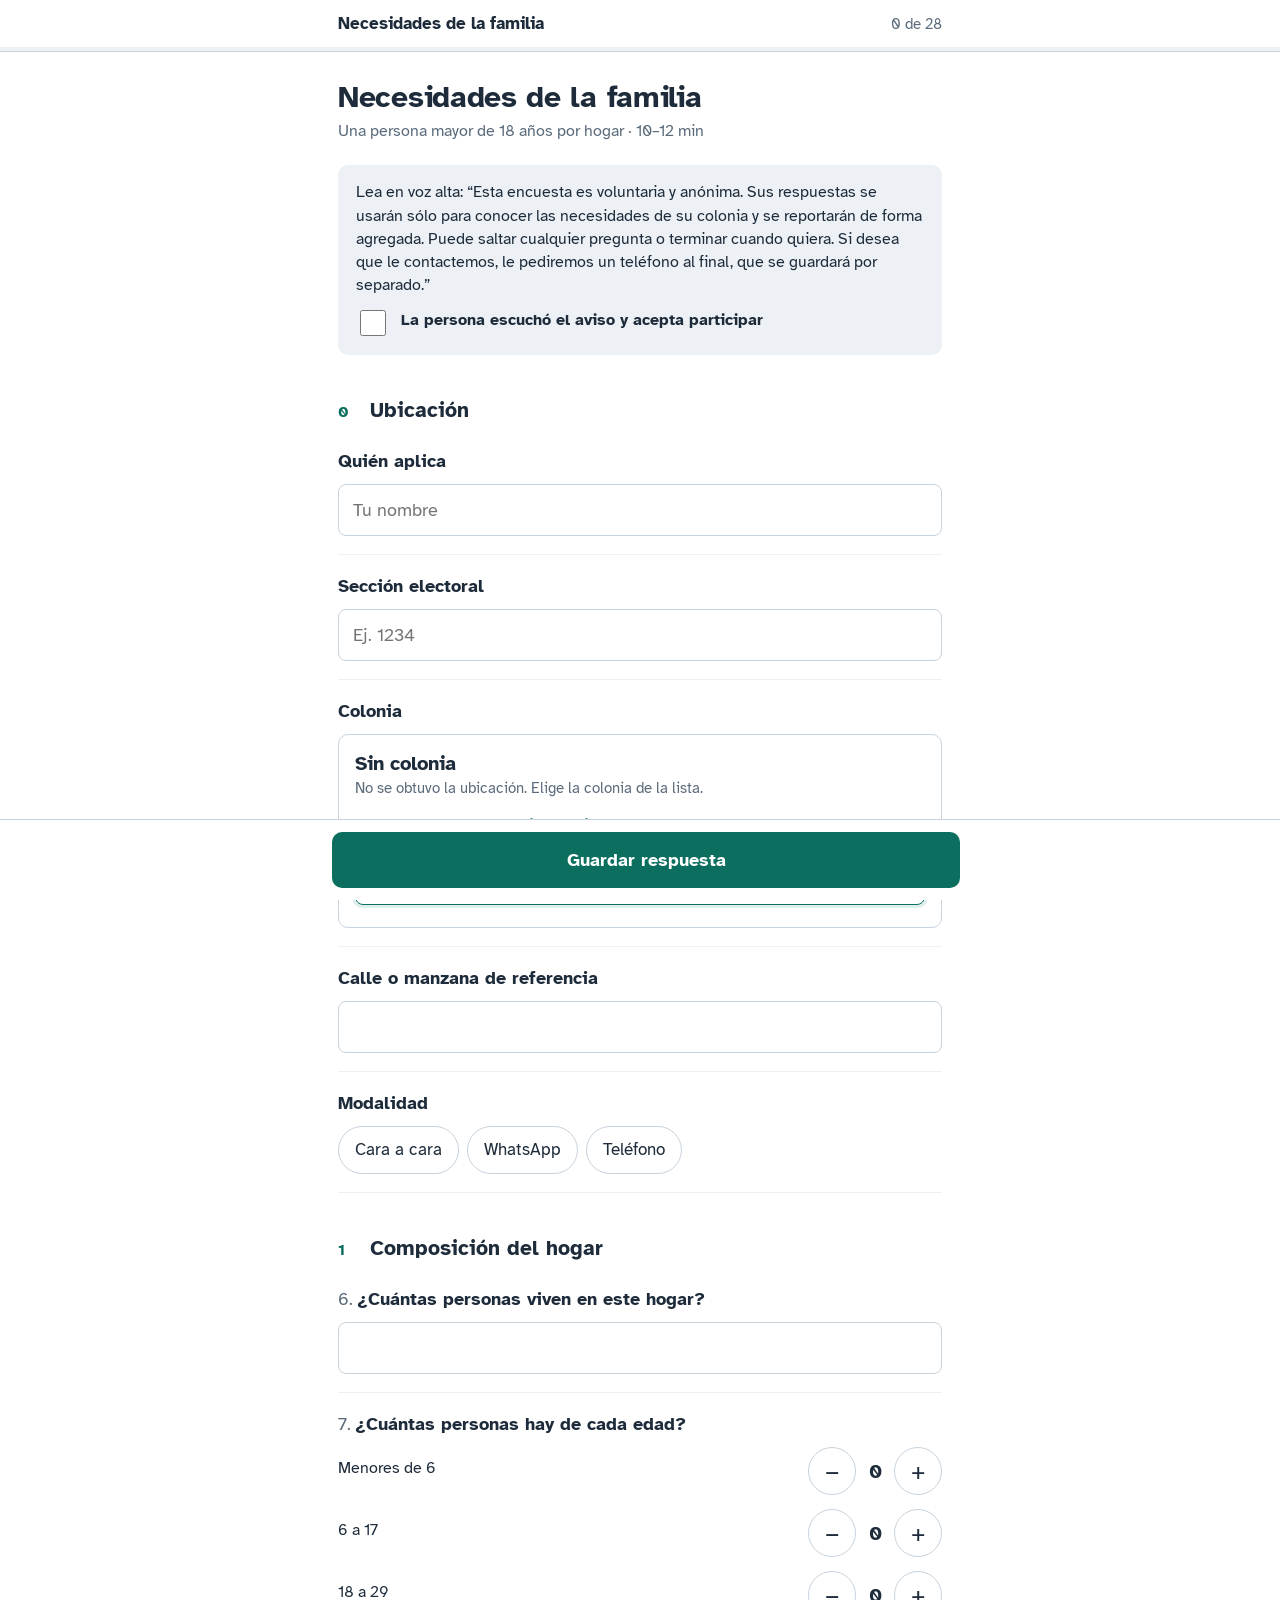
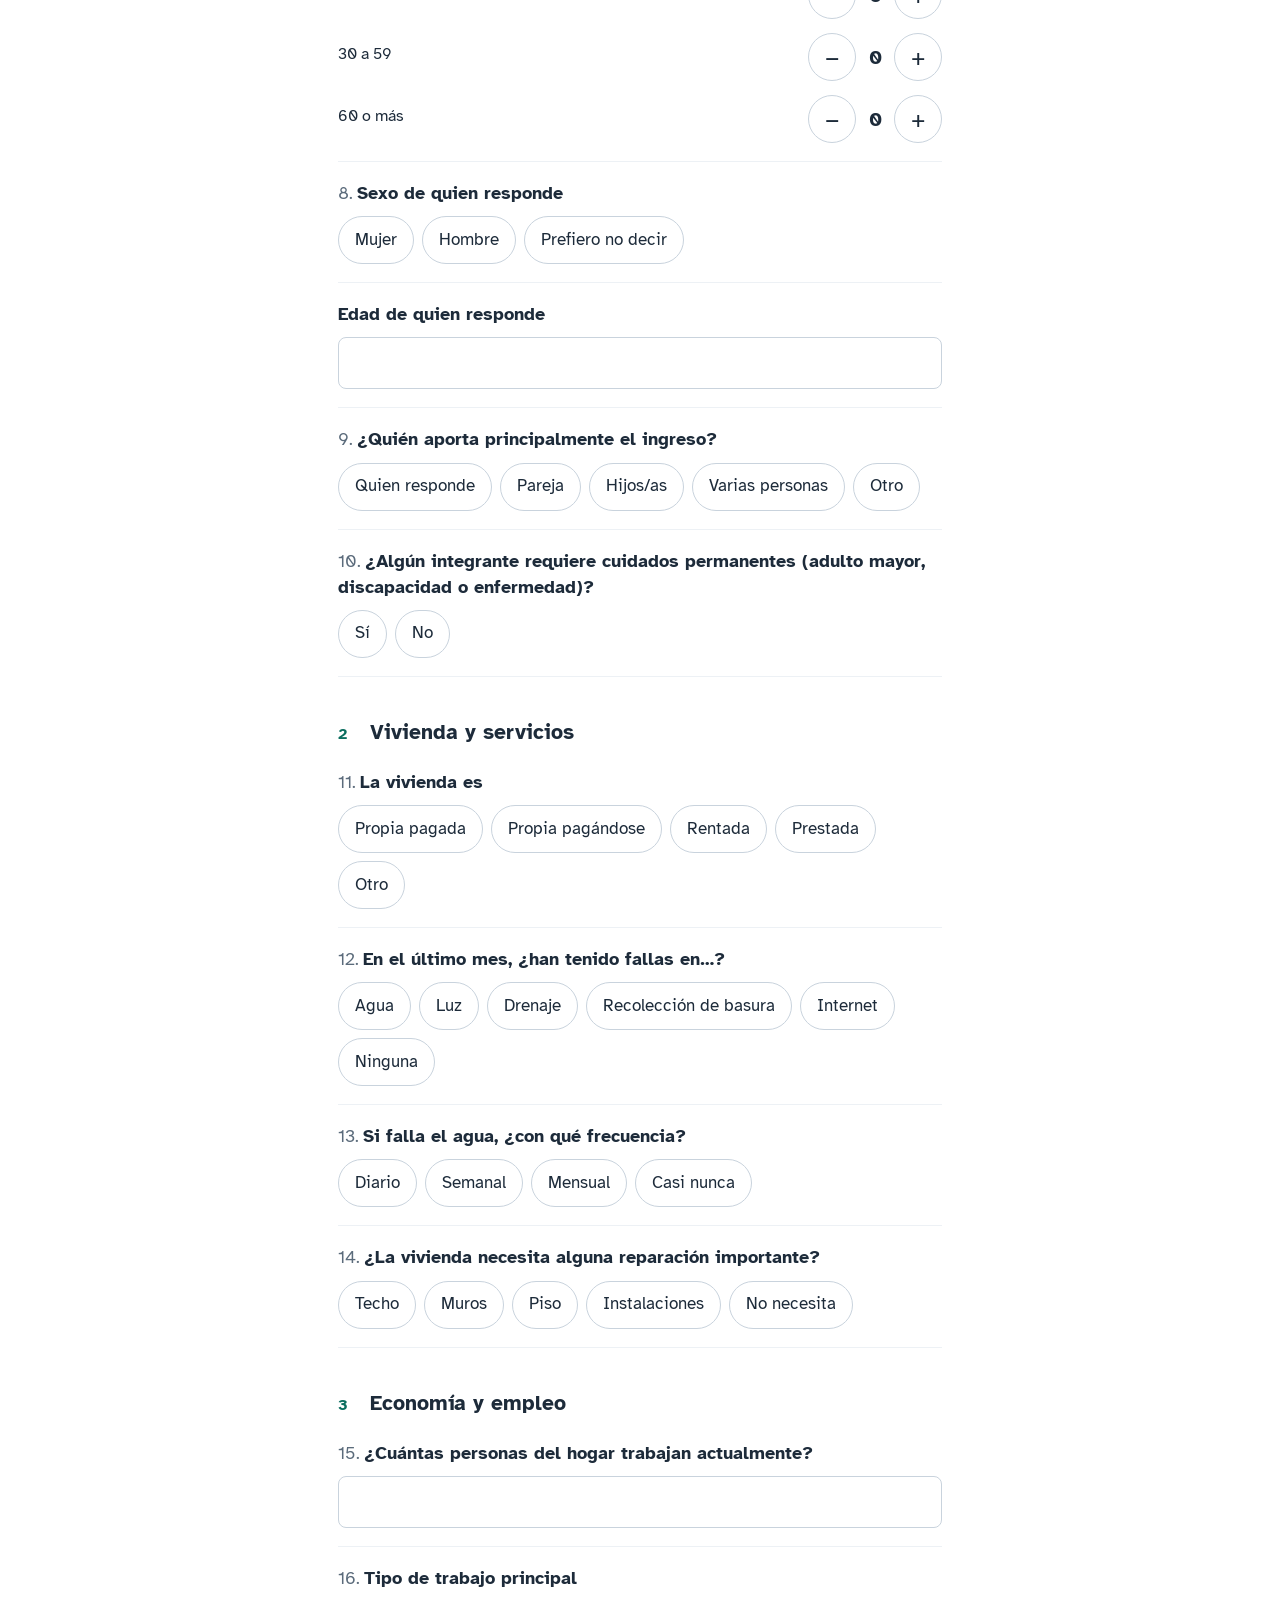
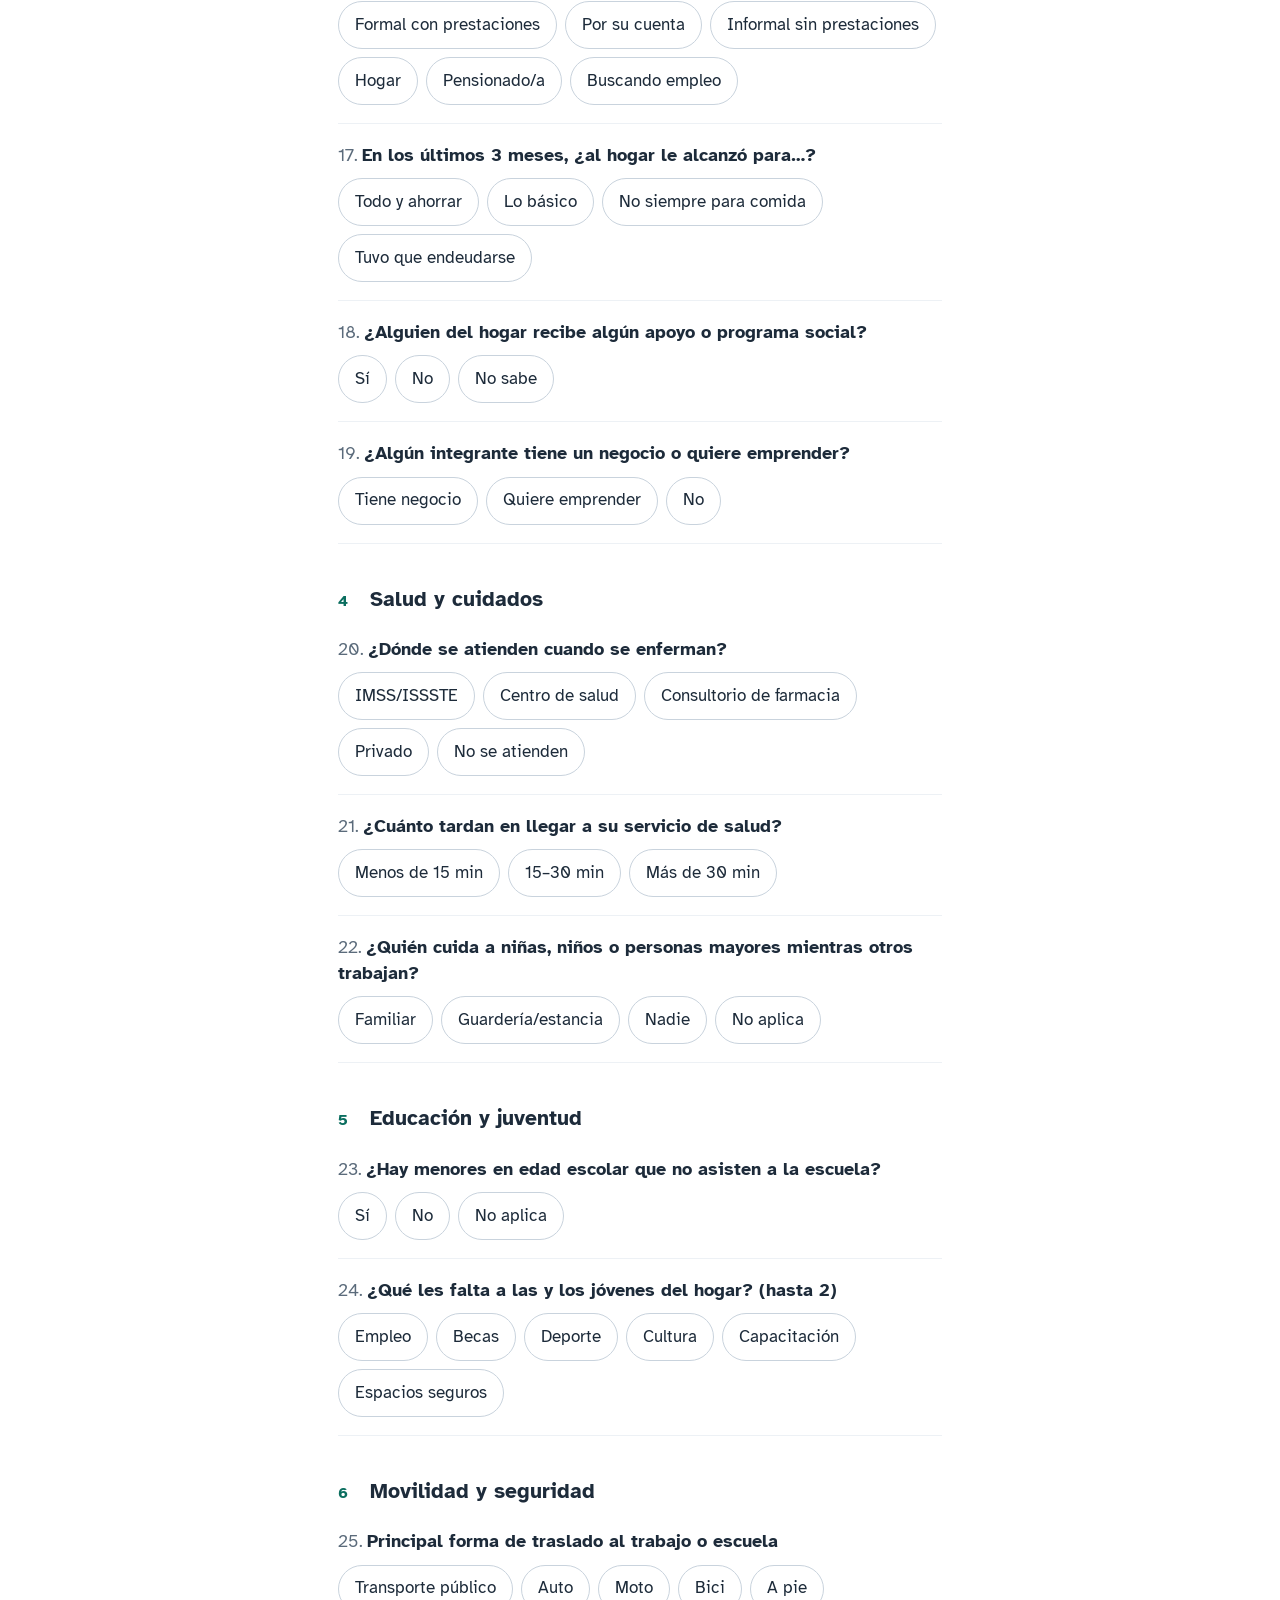
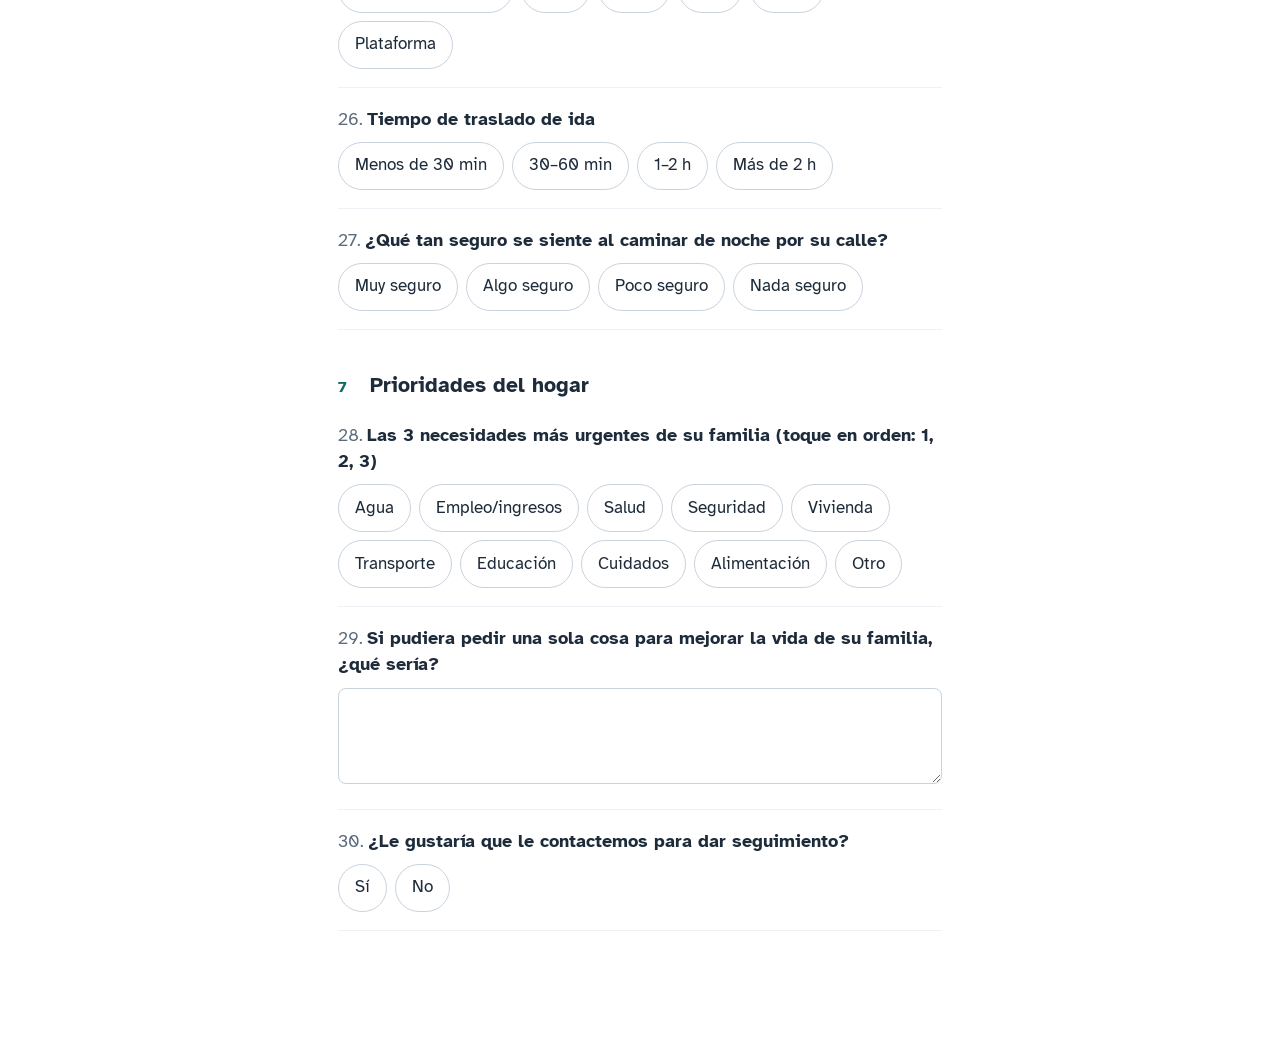
==== familia/index.html @ 7fc2164d "Add files via upload" ====
<!DOCTYPE html>
<html lang="es">
<head>
  <meta charset="utf-8">
  <meta name="viewport" content="width=device-width, initial-scale=1, viewport-fit=cover">
  <meta name="theme-color" content="#0B6E5F">
  <title>Necesidades de la familia</title>
  <link rel="manifest" href="../manifest.webmanifest">
  <link rel="icon" href="data:image/svg+xml,<svg xmlns=%22http://www.w3.org/2000/svg%22 viewBox=%220 0 100 100%22><text y=%22.9em%22 font-size=%2290%22>📋</text></svg>">
  <link rel="preconnect" href="https://fonts.googleapis.com">
  <link href="https://fonts.googleapis.com/css2?family=Atkinson+Hyperlegible:wght@400;700&display=swap" rel="stylesheet">
  <link rel="stylesheet" href="../assets/estilos.css">
</head>
<body data-tipo="familia">
  <div class="barra">
    <div class="barra-in"><b id="barraTitulo"></b><small id="barraAvance">0 de 0</small></div>
    <div class="progreso"><i id="barraProgreso"></i></div>
  </div>

  <main id="app">
    <h1 id="titulo"></h1>
    <p class="sub" id="subtitulo"></p>

    <div class="aviso">
      <p>Lea en voz alta: “Esta encuesta es voluntaria y anónima. Sus respuestas se usarán sólo para conocer las necesidades de su colonia y se reportarán de forma agregada. Puede saltar cualquier pregunta o terminar cuando quiera. Si desea que le contactemos, le pediremos un teléfono al final, que se guardará por separado.”</p>
      <label class="check"><input type="checkbox" id="consentimiento"> La persona escuchó el aviso y acepta participar</label>
    </div>

    <h2><span>0</span>Ubicación</h2>
    <div class="q">
      <label for="aplicador">Quién aplica</label>
      <input type="text" id="aplicador" autocomplete="name" placeholder="Tu nombre">
    </div>
    <div class="q">
      <label for="seccion">Sección electoral</label>
      <input type="number" id="seccion" inputmode="numeric" placeholder="Ej. 1234">
    </div>
    <div class="q">
      <span class="et">Colonia</span>
      <div class="colonia" id="coloniaCaja">
        <div class="nom" id="coloniaNom">Buscando ubicación…</div>
        <div class="meta" id="coloniaMeta">Permite el acceso a la ubicación para detectarla sola.</div>
        <div class="acciones">
          <button type="button" class="link" id="btnGps">Detectar de nuevo</button>
          <button type="button" class="link" id="btnBuscar">Elegir de la lista</button>
        </div>
        <div id="buscador" hidden>
          <input type="search" id="busca" placeholder="Escribe el nombre de la colonia" autocomplete="off" style="margin-top:10px">
          <div class="resultados" id="resultados"></div>
        </div>
      </div>
    </div>
    <div id="extras"></div>

    <div id="secciones"></div>
  </main>

  <div class="pie"><div class="pie-in">
    <span class="pend" id="pendientes"></span>
    <button type="button" class="btn" id="btnEnviar">Guardar respuesta</button>
  </div></div>

  <script src="../assets/config.js"></script>
  <script src="../assets/esquemas.js"></script>
  <script src="../assets/colonias.js"></script>
  <script src="../assets/app.js"></script>
</body>
</html>
---- assets/estilos.css ----
:root {
    --tinta: #1D2B3A;      /* texto */
    --tenue: #5B6B7B;      /* texto secundario */
    --papel: #FFFFFF;
    --superficie: #EDF1F5; /* bloques */
    --linea: #C9D3DD;
    --accion: #0B6E5F;     /* seleccionado / botón */
    --accion-suave: #DDF0EC;
    --orden: #F0B429;      /* números del top 3 */
    --alerta: #B42318;
    box-sizing: border-box;
    padding-top: env(safe-area-inset-top, 0px);
    padding-bottom: env(safe-area-inset-bottom, 0px);
  }
  *, *::before, *::after { box-sizing: inherit; }
  html, body { margin: 0; background: var(--papel); color: var(--tinta); }
  body { font: 18px/1.45 "Atkinson Hyperlegible", system-ui, -apple-system, "Segoe UI", sans-serif; }
  main { max-width: 640px; margin: 0 auto; padding: 0 18px 120px; }

  .barra { position: sticky; top: 0; z-index: 5; background: var(--papel); border-bottom: 1px solid var(--linea); }
  .barra-in { max-width: 640px; margin: 0 auto; padding: 12px 18px 10px; display: flex; justify-content: space-between; gap: 12px; align-items: baseline; }
  .barra b { font-size: 17px; }
  .barra small { color: var(--tenue); font-size: 15px; }
  .progreso { height: 4px; background: var(--superficie); }
  .progreso i { display: block; height: 100%; width: 0; background: var(--accion); transition: width .25s; }

  h1 { font-size: 30px; line-height: 1.15; margin: 28px 0 6px; letter-spacing: -0.01em; }
  .sub { color: var(--tenue); margin: 0 0 22px; font-size: 16px; }
  h2 { font-size: 21px; margin: 40px 0 4px; display: flex; gap: 10px; align-items: baseline; }
  h2 span { color: var(--accion); font-size: 16px; min-width: 1.4em; }

  .aviso { background: var(--superficie); border-radius: 10px; padding: 16px 18px; font-size: 16px; }
  .aviso p { margin: 0 0 12px; }
  .check { display: flex; gap: 12px; align-items: flex-start; font-weight: 700; cursor: pointer; }
  .check input { width: 26px; height: 26px; accent-color: var(--accion); flex: none; margin-top: 1px; }

  .q { padding: 18px 0; border-bottom: 1px solid var(--superficie); }
  .q[hidden] { display: none; }
  .q > label, .q > .et { display: block; font-weight: 700; margin-bottom: 10px; }
  .q .num { color: var(--tenue); font-weight: 400; margin-right: 4px; }

  input[type=text], input[type=number], input[type=tel], input[type=search], textarea {
    width: 100%; font: inherit; color: inherit; padding: 12px 14px; border: 1.5px solid var(--linea);
    border-radius: 8px; background: var(--papel); min-height: 50px;
  }
  textarea { min-height: 96px; resize: vertical; }
  input:focus, textarea:focus { outline: none; border-color: var(--accion); box-shadow: 0 0 0 3px var(--accion-suave); }

  .ops { display: flex; flex-wrap: wrap; gap: 8px; }
  .op { position: relative; font: inherit; font-size: 17px; color: var(--tinta); background: var(--papel);
        border: 1.5px solid var(--linea); border-radius: 999px; padding: 10px 16px; min-height: 48px; cursor: pointer; text-align: left; }
  .op[aria-pressed=true] { background: var(--accion); border-color: var(--accion); color: #fff; }
  .op:focus-visible, .btn:focus-visible { outline: 3px solid var(--orden); outline-offset: 2px; }
  .op .rk { display: inline-grid; place-items: center; width: 26px; height: 26px; border-radius: 50%;
            background: var(--orden); color: var(--tinta); font-weight: 700; font-size: 15px; margin-right: 8px; }
  .otro { margin-top: 10px; }

  .tabla { display: grid; gap: 14px; }
  .fila-esc .nombre, .fila-cnt .nombre { font-size: 16px; margin-bottom: 6px; }
  .fila-esc .ops .op { min-width: 48px; justify-content: center; text-align: center; padding: 10px 12px; }
  .fila-cnt { display: flex; align-items: center; justify-content: space-between; gap: 12px; }
  .paso { display: flex; align-items: center; gap: 6px; }
  .paso button { width: 48px; height: 48px; border-radius: 50%; border: 1.5px solid var(--linea); background: var(--papel); font: inherit; font-size: 24px; color: var(--tinta); cursor: pointer; }
  .paso output { min-width: 2ch; text-align: center; font-weight: 700; font-size: 20px; }

  .colonia { border: 1.5px solid var(--linea); border-radius: 10px; padding: 14px 16px; }
  .colonia.ok { border-color: var(--accion); background: var(--accion-suave); }
  .colonia .nom { font-size: 20px; font-weight: 700; }
  .colonia .meta { color: var(--tenue); font-size: 15px; }
  .colonia .acciones { display: flex; gap: 14px; margin-top: 8px; flex-wrap: wrap; }
  .link { background: none; border: 0; padding: 6px 0; font: inherit; font-size: 16px; color: var(--accion); text-decoration: underline; cursor: pointer; }
  .resultados { margin-top: 8px; display: grid; }
  .resultados button { text-align: left; font: inherit; font-size: 17px; background: var(--papel); border: 0; border-bottom: 1px solid var(--superficie); padding: 12px 4px; color: var(--tinta); cursor: pointer; }
  .resultados button small { color: var(--tenue); }

  .pie { position: fixed; left: 0; right: 0; bottom: 0; background: var(--papel); border-top: 1px solid var(--linea);
         padding: 12px 18px calc(12px + env(safe-area-inset-bottom, 0px)); }
  .pie-in { max-width: 640px; margin: 0 auto; display: flex; gap: 12px; align-items: center; }
  .btn { flex: 1; font: inherit; font-weight: 700; font-size: 18px; border: 0; border-radius: 10px; min-height: 56px; background: var(--accion); color: #fff; cursor: pointer; }
  .btn[disabled] { opacity: .5; }
  .btn.sec { background: var(--superficie); color: var(--tinta); }
  .error { color: var(--alerta); font-size: 16px; margin-top: 8px; }
  .pend { font-size: 15px; color: var(--tenue); }

  .listo { text-align: left; padding-top: 48px; }
  .listo .folio { font-size: 34px; font-weight: 700; letter-spacing: .02em; }
  @media (prefers-reduced-motion: reduce) { * { transition: none !important; } }
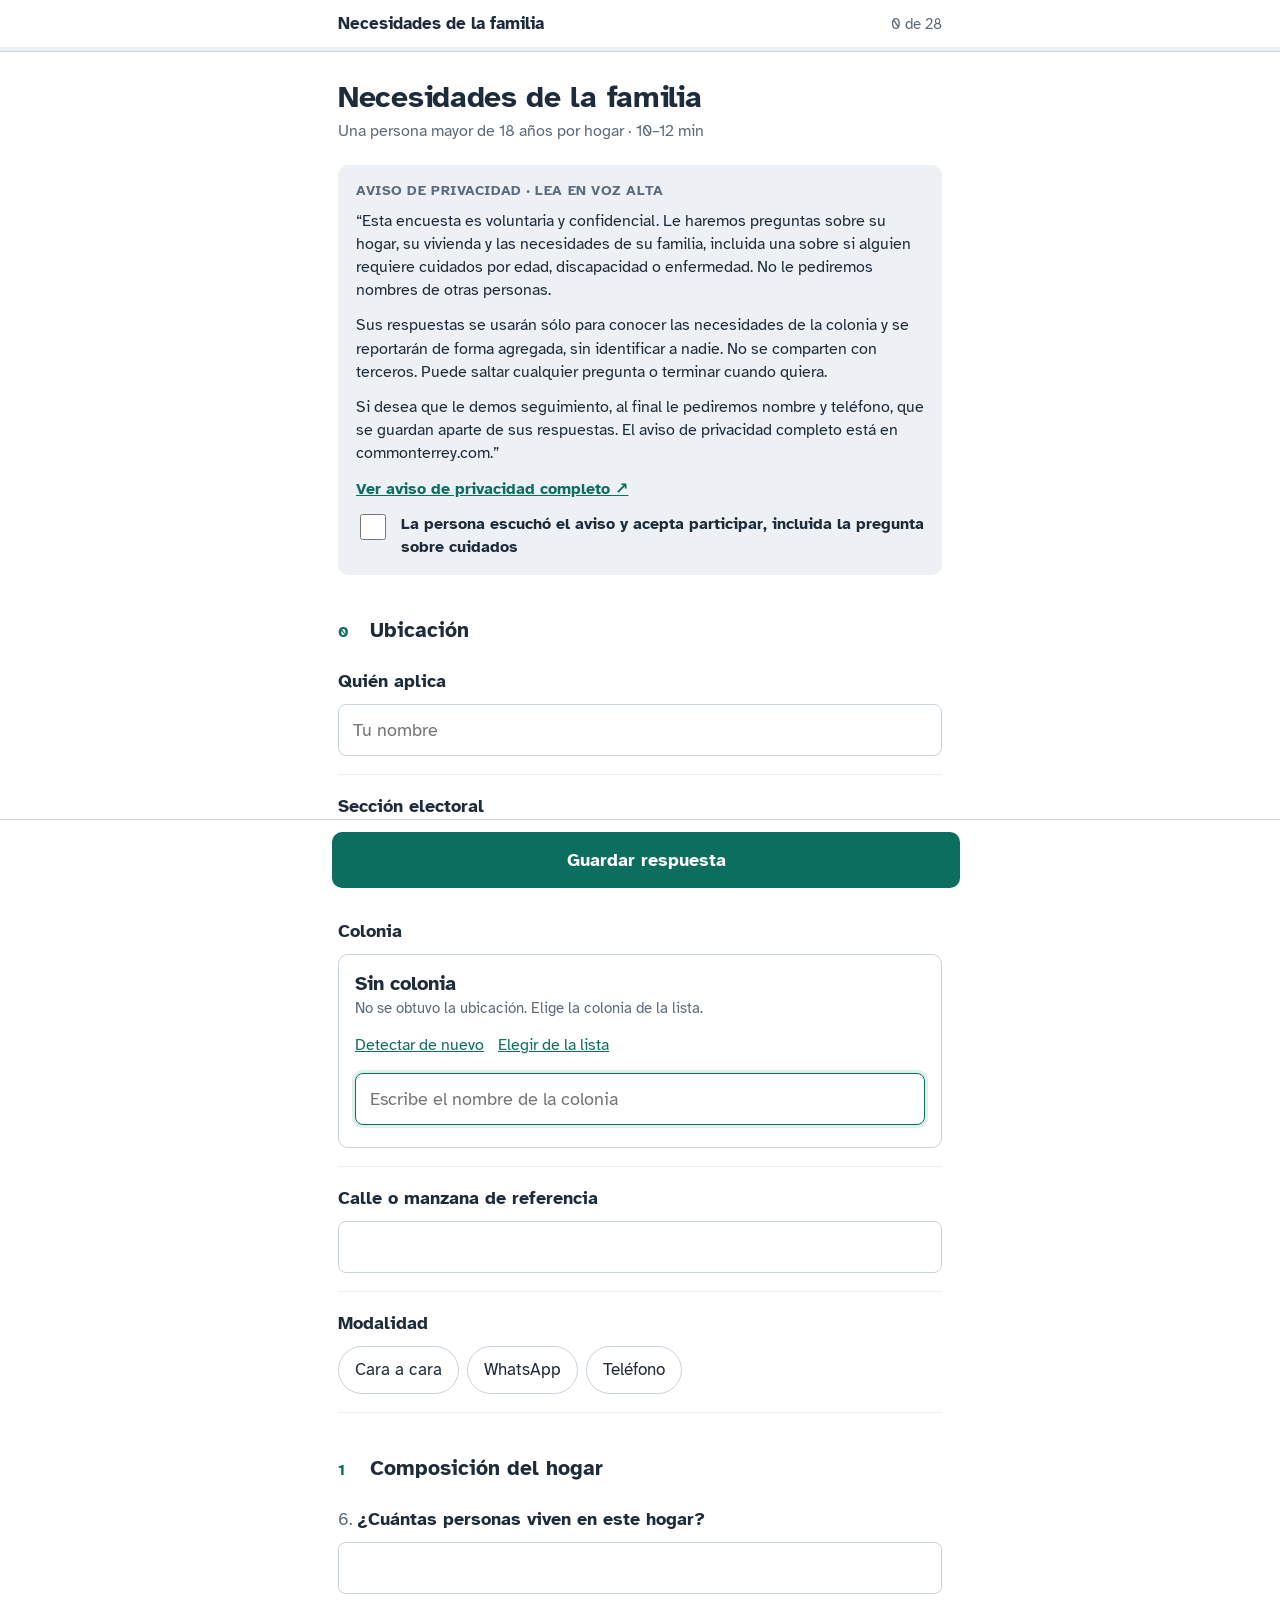
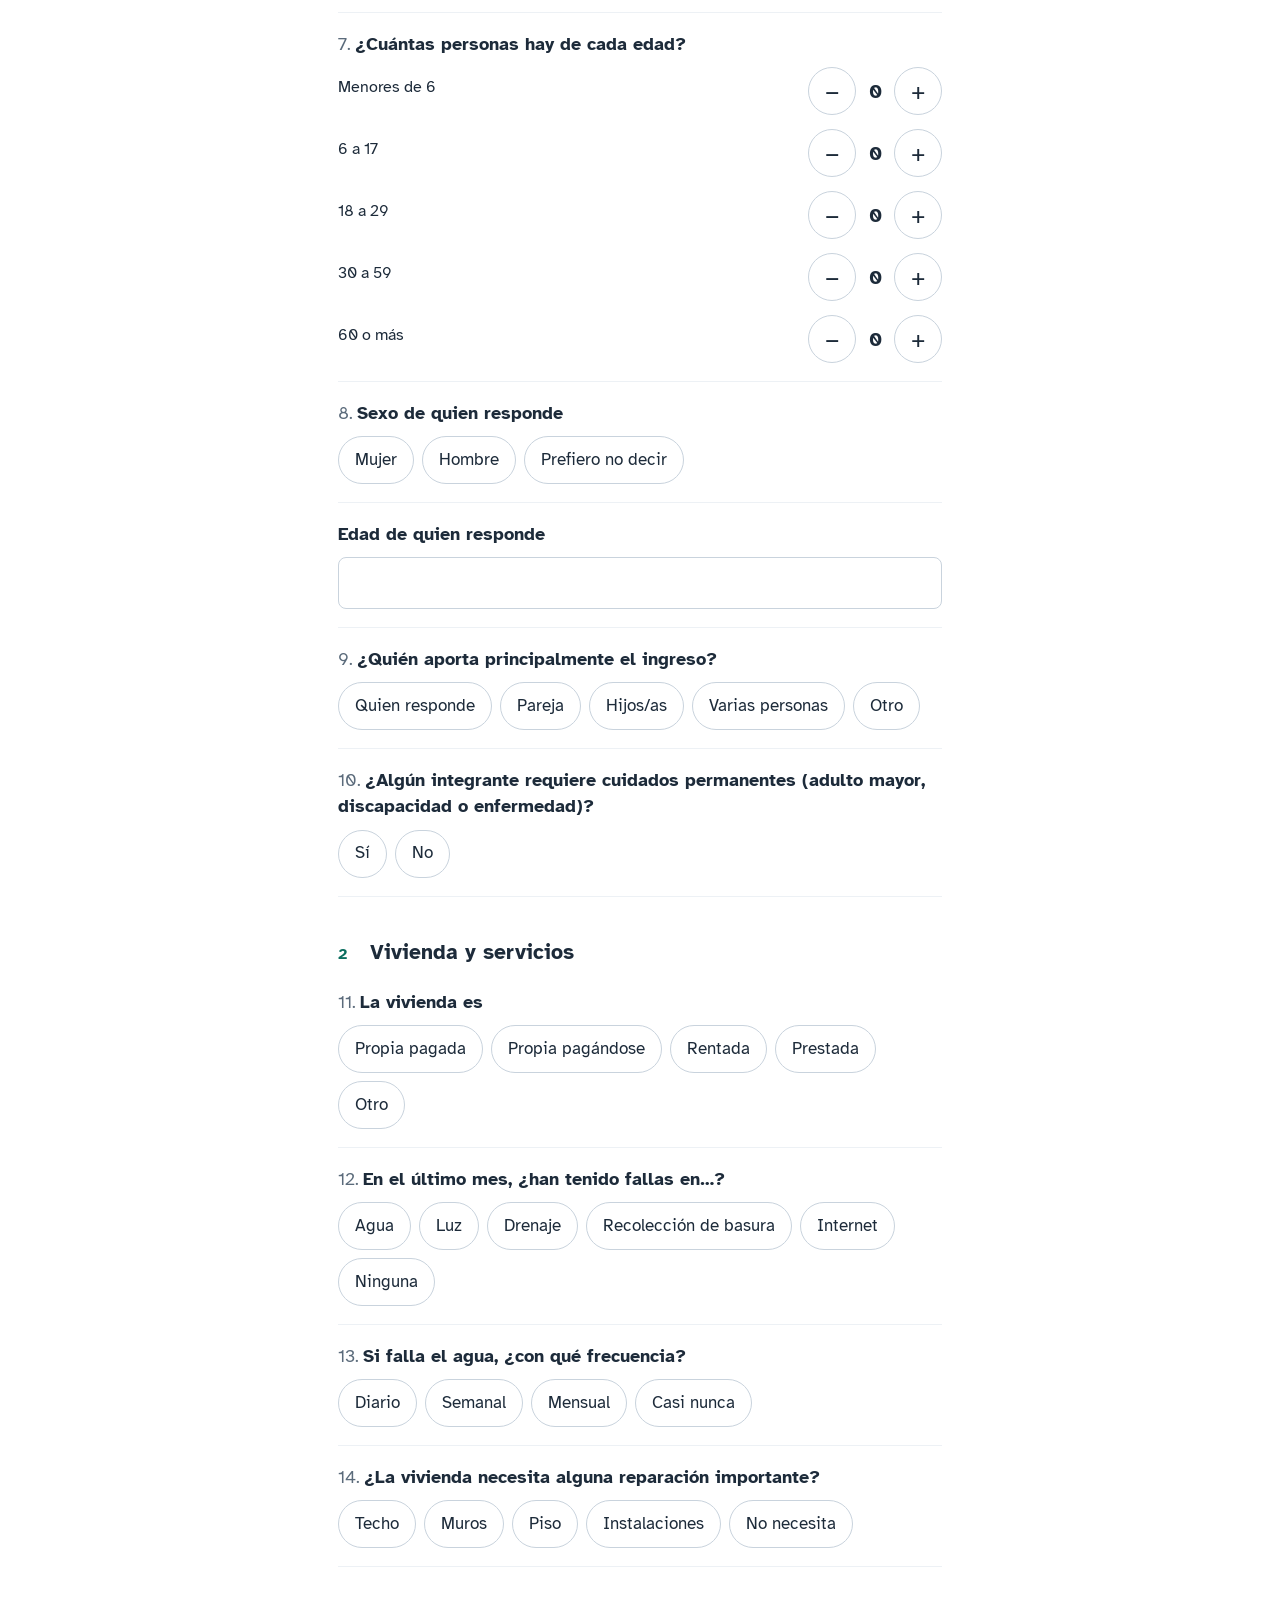
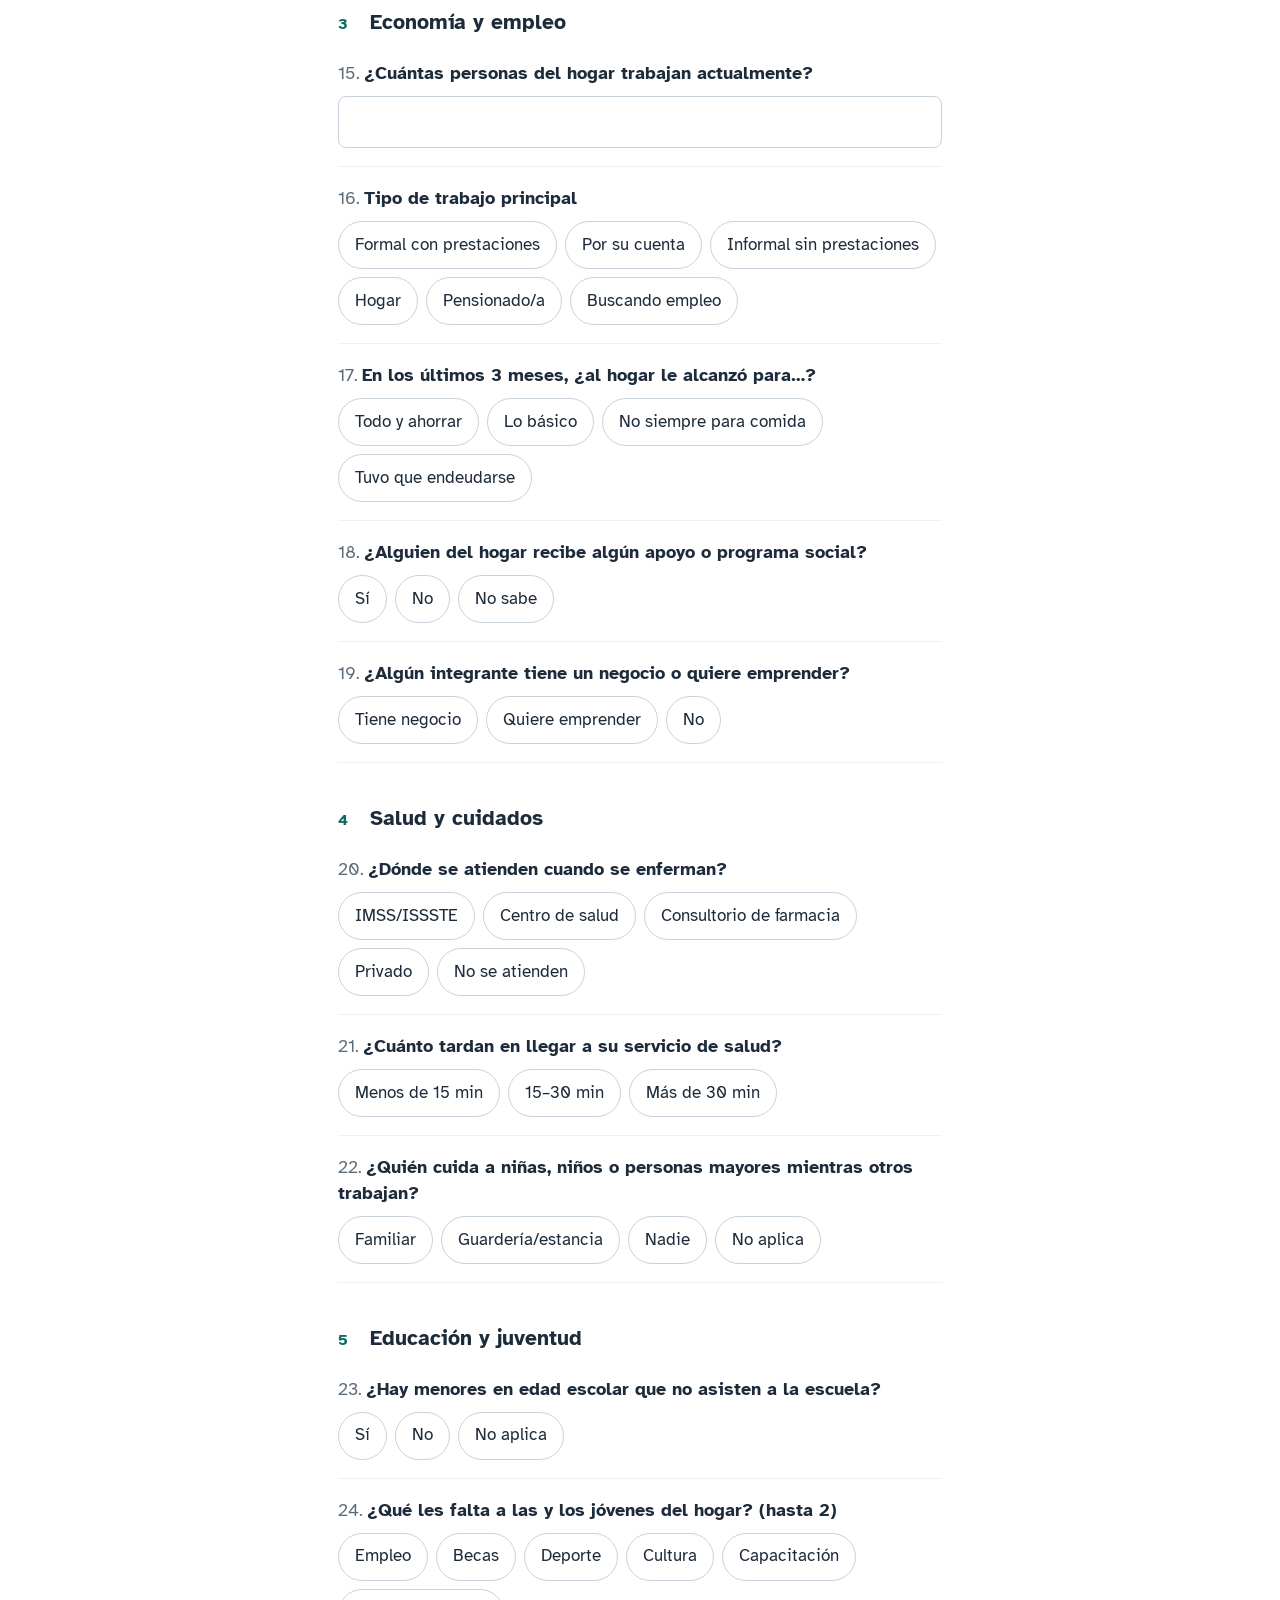
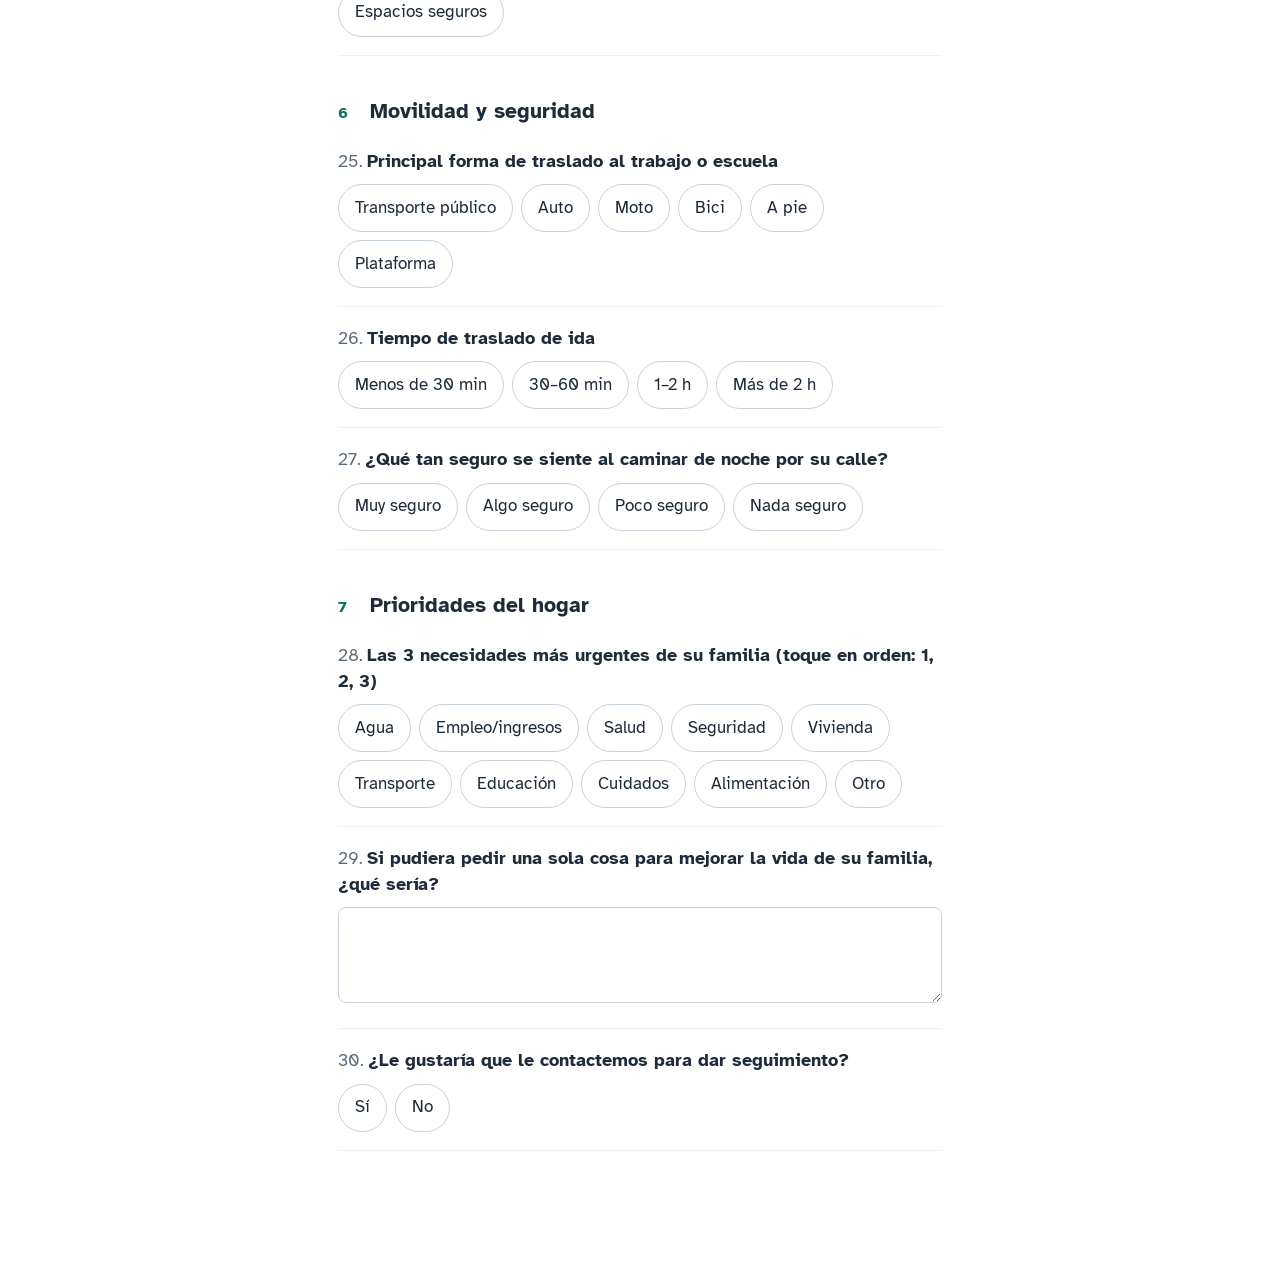
==== commit 2c0b82a8: "Add files via upload" ====
--- a/familia/index.html
+++ b/familia/index.html
@@ -22,8 +22,12 @@
     <p class="sub" id="subtitulo"></p>
 
     <div class="aviso">
-      <p>Lea en voz alta: “Esta encuesta es voluntaria y anónima. Sus respuestas se usarán sólo para conocer las necesidades de su colonia y se reportarán de forma agregada. Puede saltar cualquier pregunta o terminar cuando quiera. Si desea que le contactemos, le pediremos un teléfono al final, que se guardará por separado.”</p>
-      <label class="check"><input type="checkbox" id="consentimiento"> La persona escuchó el aviso y acepta participar</label>
+      <p class="aviso-tit">Aviso de privacidad · lea en voz alta</p>
+      <p>“Esta encuesta es voluntaria y confidencial. Le haremos preguntas sobre su hogar, su vivienda y las necesidades de su familia, incluida una sobre si alguien requiere cuidados por edad, discapacidad o enfermedad. No le pediremos nombres de otras personas.</p>
+      <p>Sus respuestas se usarán sólo para conocer las necesidades de la colonia y se reportarán de forma agregada, sin identificar a nadie. No se comparten con terceros. Puede saltar cualquier pregunta o terminar cuando quiera.</p>
+      <p>Si desea que le demos seguimiento, al final le pediremos nombre y teléfono, que se guardan aparte de sus respuestas. El aviso de privacidad completo está en commonterrey.com.”</p>
+      <p class="aviso-liga"><a href="https://commonterrey.com/aviso-privacidad.html#encuestas" target="_blank" rel="noopener">Ver aviso de privacidad completo ↗</a></p>
+      <label class="check"><input type="checkbox" id="consentimiento"> La persona escuchó el aviso y acepta participar, incluida la pregunta sobre cuidados</label>
     </div>
 
     <h2><span>0</span>Ubicación</h2>
--- a/assets/estilos.css
+++ b/assets/estilos.css
@@ -31,6 +31,8 @@
 
   .aviso { background: var(--superficie); border-radius: 10px; padding: 16px 18px; font-size: 16px; }
   .aviso p { margin: 0 0 12px; }
+  .aviso .aviso-tit { font-weight: 700; font-size: 14px; letter-spacing: .04em; text-transform: uppercase; color: var(--tenue); margin-bottom: 8px; }
+  .aviso .aviso-liga a { color: var(--accion); font-weight: 700; }
   .check { display: flex; gap: 12px; align-items: flex-start; font-weight: 700; cursor: pointer; }
   .check input { width: 26px; height: 26px; accent-color: var(--accion); flex: none; margin-top: 1px; }
 
